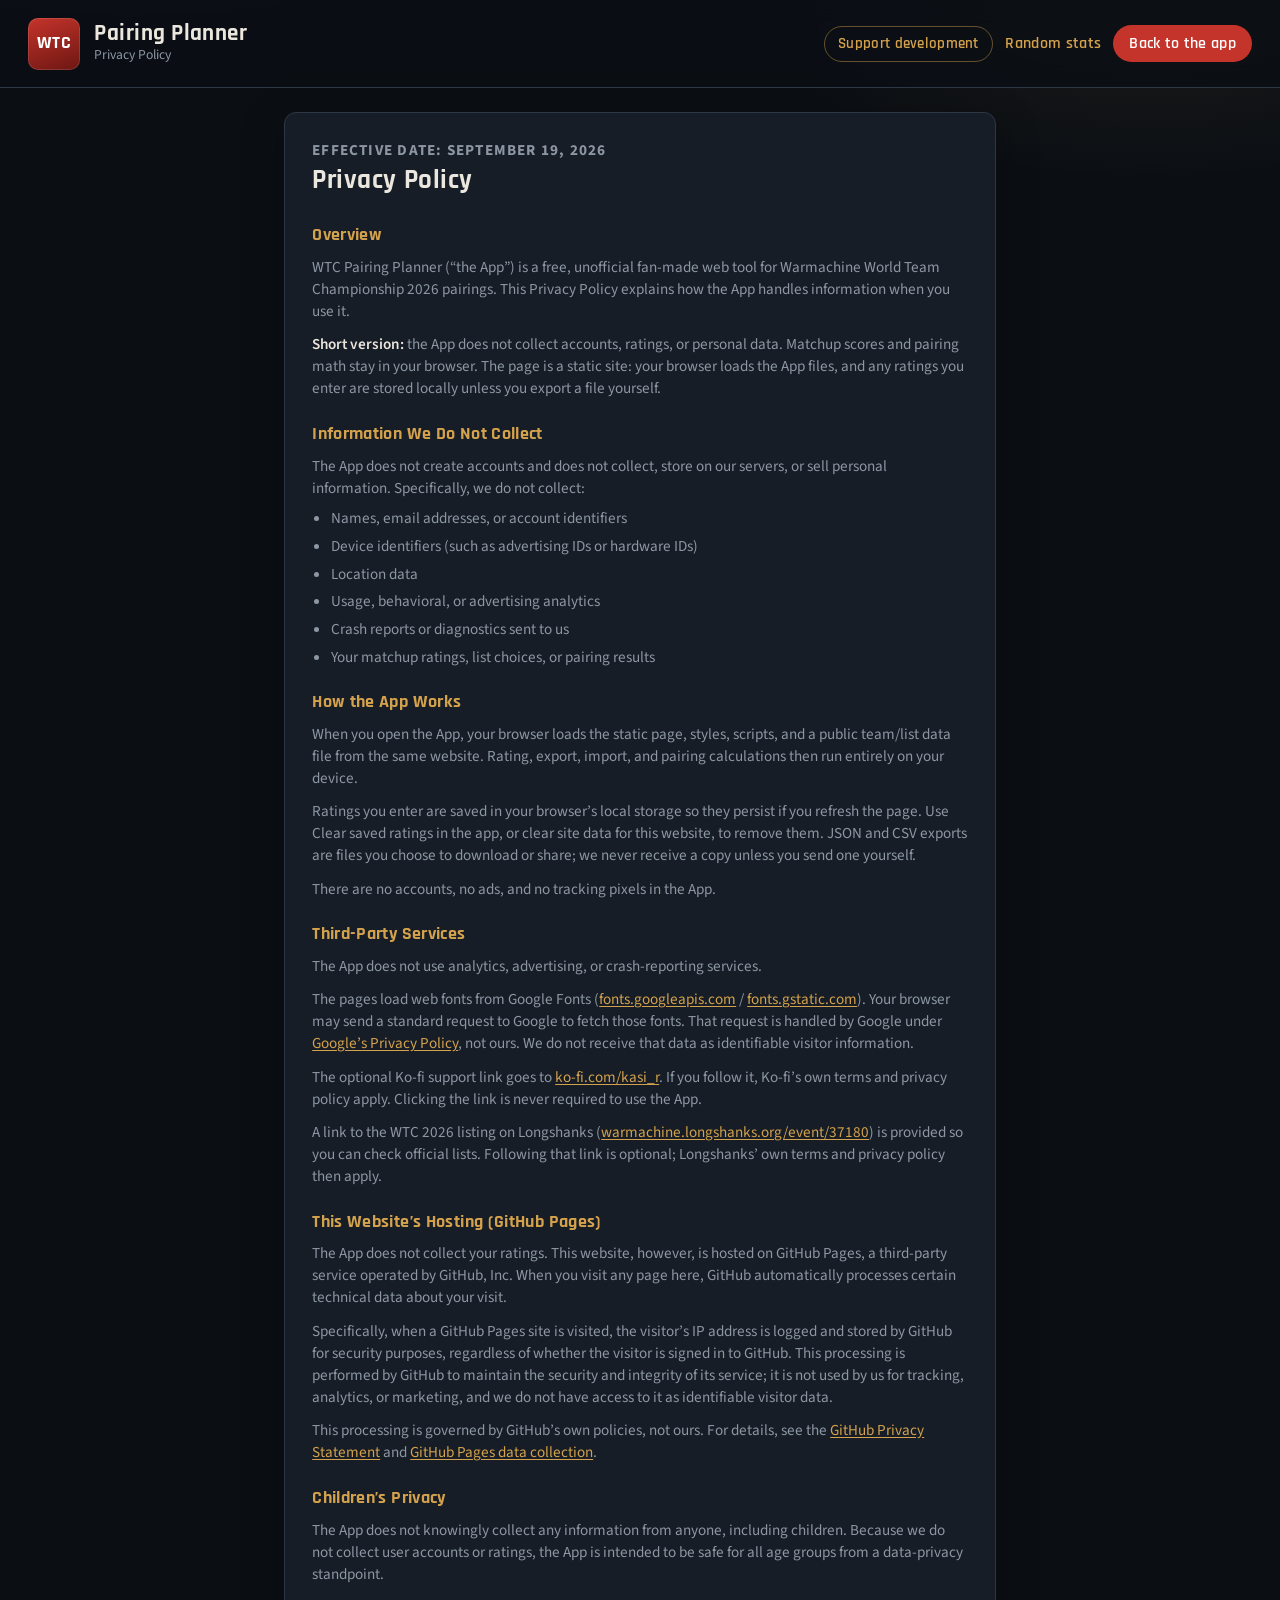
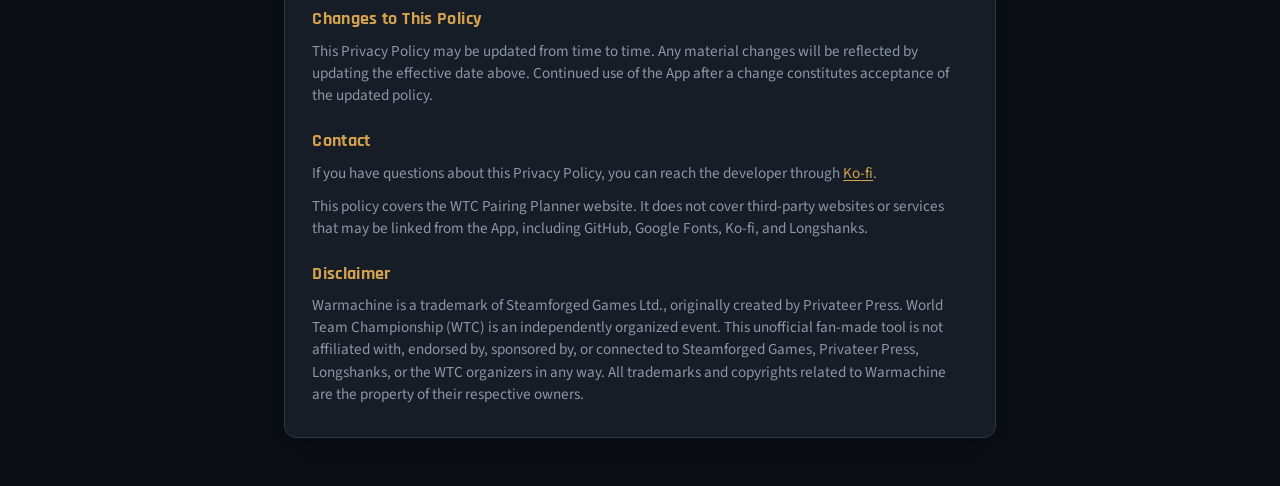
==== privacy.html @ 4e996378 "Replace the stay-on-page warning with a local-storage note and a clear button. Co-authored-by: Curso" ====
<!DOCTYPE html>
<html lang="en">
<head>
  <meta charset="UTF-8">
  <meta name="viewport" content="width=device-width, initial-scale=1.0">
  <title>Privacy Policy — WTC Pairing Planner</title>
  <link rel="preconnect" href="https://fonts.googleapis.com">
  <link rel="preconnect" href="https://fonts.gstatic.com" crossorigin>
  <link href="https://fonts.googleapis.com/css2?family=Rajdhani:wght@500;600;700&family=Source+Sans+3:wght@400;500;600;700&display=swap" rel="stylesheet">
  <link rel="stylesheet" href="static/style.css?v=21">
</head>
<body class="legal-page">
  <header class="topbar">
    <a class="brand" href="index.html">
      <span class="brand-mark">WTC</span>
      <div>
        <h1>Pairing Planner</h1>
        <p>Privacy Policy</p>
      </div>
    </a>
    <div class="topbar-end">
      <a class="support-btn" href="https://ko-fi.com/kasi_r" target="_blank" rel="noopener noreferrer">Support development</a>
      <a class="nav-link" href="stats.html">Random stats</a>
      <a class="tab" href="index.html">Back to the app</a>
    </div>
  </header>

  <main class="legal-main">
    <article class="legal-article">
      <p class="eyebrow">Effective date: September 19, 2026</p>
      <h2>Privacy Policy</h2>

      <h3>Overview</h3>
      <p>WTC Pairing Planner (“the App”) is a free, unofficial fan-made web tool for Warmachine World Team Championship 2026 pairings. This Privacy Policy explains how the App handles information when you use it.</p>
      <p><strong>Short version:</strong> the App does not collect accounts, ratings, or personal data. Matchup scores and pairing math stay in your browser. The page is a static site: your browser loads the App files, and any ratings you enter are stored locally unless you export a file yourself.</p>

      <h3>Information We Do Not Collect</h3>
      <p>The App does not create accounts and does not collect, store on our servers, or sell personal information. Specifically, we do not collect:</p>
      <ul>
        <li>Names, email addresses, or account identifiers</li>
        <li>Device identifiers (such as advertising IDs or hardware IDs)</li>
        <li>Location data</li>
        <li>Usage, behavioral, or advertising analytics</li>
        <li>Crash reports or diagnostics sent to us</li>
        <li>Your matchup ratings, list choices, or pairing results</li>
      </ul>

      <h3>How the App Works</h3>
      <p>When you open the App, your browser loads the static page, styles, scripts, and a public team/list data file from the same website. Rating, export, import, and pairing calculations then run entirely on your device.</p>
      <p>Ratings you enter are saved in your browser’s local storage so they persist if you refresh the page. Use Clear saved ratings in the app, or clear site data for this website, to remove them. JSON and CSV exports are files you choose to download or share; we never receive a copy unless you send one yourself.</p>
      <p>There are no accounts, no ads, and no tracking pixels in the App.</p>

      <h3>Third-Party Services</h3>
      <p>The App does not use analytics, advertising, or crash-reporting services.</p>
      <p>The pages load web fonts from Google Fonts (<a href="https://fonts.googleapis.com" rel="noopener noreferrer">fonts.googleapis.com</a> / <a href="https://fonts.gstatic.com" rel="noopener noreferrer">fonts.gstatic.com</a>). Your browser may send a standard request to Google to fetch those fonts. That request is handled by Google under <a href="https://policies.google.com/privacy" target="_blank" rel="noopener noreferrer">Google’s Privacy Policy</a>, not ours. We do not receive that data as identifiable visitor information.</p>
      <p>The optional Ko-fi support link goes to <a href="https://ko-fi.com/kasi_r" target="_blank" rel="noopener noreferrer">ko-fi.com/kasi_r</a>. If you follow it, Ko-fi’s own terms and privacy policy apply. Clicking the link is never required to use the App.</p>
      <p>A link to the WTC 2026 listing on Longshanks (<a href="https://warmachine.longshanks.org/event/37180/" target="_blank" rel="noopener noreferrer">warmachine.longshanks.org/event/37180</a>) is provided so you can check official lists. Following that link is optional; Longshanks’ own terms and privacy policy then apply.</p>

      <h3>This Website’s Hosting (GitHub Pages)</h3>
      <p>The App does not collect your ratings. This website, however, is hosted on GitHub Pages, a third-party service operated by GitHub, Inc. When you visit any page here, GitHub automatically processes certain technical data about your visit.</p>
      <p>Specifically, when a GitHub Pages site is visited, the visitor’s IP address is logged and stored by GitHub for security purposes, regardless of whether the visitor is signed in to GitHub. This processing is performed by GitHub to maintain the security and integrity of its service; it is not used by us for tracking, analytics, or marketing, and we do not have access to it as identifiable visitor data.</p>
      <p>This processing is governed by GitHub’s own policies, not ours. For details, see the <a href="https://docs.github.com/en/site-policy/privacy-policies/github-general-privacy-statement" target="_blank" rel="noopener noreferrer">GitHub Privacy Statement</a> and <a href="https://docs.github.com/en/pages/getting-started-with-github-pages/about-github-pages#data-collection" target="_blank" rel="noopener noreferrer">GitHub Pages data collection</a>.</p>

      <h3>Children’s Privacy</h3>
      <p>The App does not knowingly collect any information from anyone, including children. Because we do not collect user accounts or ratings, the App is intended to be safe for all age groups from a data-privacy standpoint.</p>

      <h3>Changes to This Policy</h3>
      <p>This Privacy Policy may be updated from time to time. Any material changes will be reflected by updating the effective date above. Continued use of the App after a change constitutes acceptance of the updated policy.</p>

      <h3>Contact</h3>
      <p>If you have questions about this Privacy Policy, you can reach the developer through <a href="https://ko-fi.com/kasi_r" target="_blank" rel="noopener noreferrer">Ko-fi</a>.</p>
      <p>This policy covers the WTC Pairing Planner website. It does not cover third-party websites or services that may be linked from the App, including GitHub, Google Fonts, Ko-fi, and Longshanks.</p>

      <h3>Disclaimer</h3>
      <p>Warmachine is a trademark of Steamforged Games Ltd., originally created by Privateer Press. World Team Championship (WTC) is an independently organized event. This unofficial fan-made tool is not affiliated with, endorsed by, sponsored by, or connected to Steamforged Games, Privateer Press, Longshanks, or the WTC organizers in any way. All trademarks and copyrights related to Warmachine are the property of their respective owners.</p>
    </article>
  </main>
</body>
</html>
---- static/style.css ----
:root {
  --bg: #0b0f14;
  --bg-2: #10161d;
  --surface: #161d26;
  --surface-2: #1d2631;
  --line: #2c3846;
  --text: #ece7de;
  --muted: #8d97a4;
  --crimson: #c5342b;
  --brass: #d4a24c;
  --good: #3ea36d;
  --mid: #c9a227;
  --focus: #4ea3d9;
  --radius: 12px;
  --shadow: 0 12px 40px rgba(0, 0, 0, 0.35);
}

* { box-sizing: border-box; margin: 0; padding: 0; }

html, body { min-height: 100%; }

body {
  font-family: "Source Sans 3", "Segoe UI", system-ui, sans-serif;
  background:
    radial-gradient(1200px 500px at 10% -10%, rgba(197, 52, 43, 0.16), transparent 50%),
    radial-gradient(900px 400px at 90% 0%, rgba(212, 162, 76, 0.08), transparent 45%),
    var(--bg);
  color: var(--text);
  line-height: 1.45;
}

h1, h2, h3, .brand-mark, .tab, .pill, .score-num {
  font-family: Rajdhani, "Segoe UI", sans-serif;
  letter-spacing: 0.02em;
}

.topbar {
  display: flex;
  justify-content: space-between;
  align-items: center;
  gap: 1.5rem;
  padding: 1.1rem 1.75rem;
  border-bottom: 1px solid var(--line);
  background: rgba(11, 15, 20, 0.85);
  backdrop-filter: blur(12px);
  position: sticky;
  top: 0;
  z-index: 20;
}

.brand { display: flex; align-items: center; gap: 0.9rem; }

.brand-mark {
  display: grid;
  place-items: center;
  width: 52px;
  height: 52px;
  border-radius: 10px;
  background: linear-gradient(160deg, var(--crimson), #6d1612);
  color: #fff;
  font-weight: 700;
  font-size: 1.15rem;
  box-shadow: inset 0 0 0 1px rgba(255, 255, 255, 0.12);
}

.brand h1 { font-size: 1.45rem; line-height: 1; }
.brand p { color: var(--muted); font-size: 0.85rem; }

.topbar-end {
  display: flex;
  align-items: center;
  gap: 0.75rem;
  flex-wrap: wrap;
  justify-content: flex-end;
}

.tabs {
  display: flex;
  gap: 0.4rem;
  padding: 0.25rem;
  background: var(--surface);
  border-radius: 999px;
  border: 1px solid var(--line);
}

.support-btn {
  display: inline-flex;
  align-items: center;
  padding: 0.4rem 0.85rem;
  border: 1px solid rgba(212, 162, 76, 0.45);
  border-radius: 999px;
  color: var(--brass);
  text-decoration: none;
  font-family: Rajdhani, "Segoe UI", sans-serif;
  font-size: 0.92rem;
  font-weight: 600;
  letter-spacing: 0.02em;
  background: transparent;
}

.support-btn:hover {
  border-color: var(--brass);
  background: rgba(212, 162, 76, 0.1);
  color: #e8c06a;
}

.tab {
  border: 0;
  background: transparent;
  color: var(--muted);
  padding: 0.45rem 1rem;
  border-radius: 999px;
  font-size: 1rem;
  font-weight: 600;
  cursor: pointer;
}

.tab.active {
  background: var(--crimson);
  color: #fff;
}

main { padding: 1.25rem 1.5rem 1.25rem; max-width: 1400px; margin: 0 auto; }

.about-footer {
  max-width: 720px;
  margin: 0 auto;
  padding: 0.25rem 1.5rem 2.25rem;
  color: var(--muted);
  font-size: 0.84rem;
  line-height: 1.5;
}

.about-footer p + p { margin-top: 0.65rem; }

.about-footer strong { color: var(--text); font-weight: 600; }

.about-footer a {
  color: var(--brass);
  text-decoration: underline;
  text-underline-offset: 2px;
}

.about-footer a:hover { color: #e8c06a; }

.about-footer details { margin-top: 0.85rem; }

.about-footer summary {
  cursor: pointer;
  color: var(--text);
  font-weight: 600;
}

.about-footer details p { margin-top: 0.55rem; }

.brand[href] { text-decoration: none; color: inherit; }

.legal-page .topbar { position: sticky; }

.legal-main {
  max-width: 760px;
  margin: 0 auto;
  padding: 1.5rem 1.5rem 3rem;
}

.legal-article {
  background: var(--surface);
  border: 1px solid var(--line);
  border-radius: var(--radius);
  box-shadow: var(--shadow);
  padding: 1.6rem 1.7rem 2rem;
}

.legal-article h2 {
  font-size: 1.7rem;
  margin-bottom: 1rem;
}

.legal-article h3 {
  font-size: 1.15rem;
  margin: 1.35rem 0 0.45rem;
  color: var(--brass);
}

.legal-article p, .legal-article li {
  color: var(--muted);
  font-size: 0.95rem;
}

.legal-article p + p { margin-top: 0.7rem; }

.legal-article ul {
  margin: 0.55rem 0 0 1.2rem;
  display: grid;
  gap: 0.35rem;
}

.legal-article a {
  color: var(--brass);
  text-underline-offset: 2px;
}

.legal-article a:hover { color: #e8c06a; }

.legal-article strong { color: var(--text); font-weight: 600; }

.legal-page .tab,
.stats-page .tab {
  display: inline-block;
  text-decoration: none;
  background: var(--crimson);
  color: #fff;
}

.tab-panel[hidden] { display: none !important; }

#tab-rate {
  display: grid;
  grid-template-columns: 300px minmax(0, 1fr);
  gap: 1.25rem;
}

.sidebar, .workspace, .pair-setup, .pair-card, .empty-state {
  background: var(--surface);
  border: 1px solid var(--line);
  border-radius: var(--radius);
  box-shadow: var(--shadow);
}

.sidebar {
  padding: 1.1rem;
  display: flex;
  flex-direction: column;
  gap: 0.85rem;
  height: fit-content;
  position: sticky;
  top: 92px;
}

.field {
  display: flex;
  flex-direction: column;
  gap: 0.3rem;
  font-size: 0.8rem;
  color: var(--muted);
  font-weight: 600;
  text-transform: uppercase;
  letter-spacing: 0.04em;
}

select, input[type="search"] {
  appearance: none;
  width: 100%;
  border: 1px solid var(--line);
  background: var(--bg-2);
  color: var(--text);
  border-radius: 8px;
  padding: 0.55rem 0.7rem;
  font: inherit;
  text-transform: none;
  letter-spacing: 0;
  font-weight: 500;
}

select:focus, input:focus, .score-btn:focus-visible, .btn:focus-visible, .team-item:focus-visible {
  outline: 2px solid var(--focus);
  outline-offset: 2px;
}

.progress-card { background: var(--surface-2); border-radius: 10px; padding: 0.8rem; }
.progress-head { display: flex; justify-content: space-between; font-size: 0.85rem; margin-bottom: 0.45rem; }
.progress-bar { height: 8px; background: var(--bg); border-radius: 99px; overflow: hidden; }
#rate-progress-fill {
  height: 100%;
  width: 0;
  background: linear-gradient(90deg, var(--crimson), var(--brass));
  transition: width 0.25s;
}

.hint { color: var(--muted); font-size: 0.85rem; font-weight: 400; text-transform: none; letter-spacing: 0; }
.hint kbd {
  display: inline-block;
  border: 1px solid var(--line);
  background: var(--bg);
  border-radius: 4px;
  padding: 0 0.3rem;
  font-size: 0.75rem;
}

.team-list {
  max-height: 42vh;
  overflow: auto;
  display: flex;
  flex-direction: column;
  gap: 0.3rem;
  padding-right: 0.2rem;
}

.team-item {
  display: flex;
  justify-content: space-between;
  align-items: center;
  gap: 0.5rem;
  width: 100%;
  text-align: left;
  border: 1px solid transparent;
  background: var(--bg-2);
  color: var(--text);
  border-radius: 8px;
  padding: 0.5rem 0.6rem;
  cursor: pointer;
  font: inherit;
}

.team-item:hover { border-color: var(--line); }
.team-item.active { border-color: var(--crimson); background: #2a1615; }
.team-item .name { font-weight: 600; font-size: 0.92rem; }
.team-item .meta { color: var(--muted); font-size: 0.75rem; }
.team-item.done { box-shadow: inset 3px 0 0 var(--good); }
.team-item.partial { box-shadow: inset 3px 0 0 var(--mid); }

.sidebar-actions { display: flex; flex-direction: column; gap: 0.45rem; }

.btn {
  border: 1px solid transparent;
  border-radius: 8px;
  padding: 0.6rem 0.9rem;
  font: inherit;
  font-weight: 600;
  cursor: pointer;
  text-align: center;
}

.btn:disabled { opacity: 0.4; cursor: not-allowed; }
.btn.primary { background: var(--crimson); color: #fff; }
.btn.primary:hover:not(:disabled) { background: #d44339; }
.btn.ghost { background: transparent; border-color: var(--line); color: var(--text); }
.btn.ghost:hover:not(:disabled) { background: var(--surface-2); }
.file-btn { display: block; cursor: pointer; }

.link-btn {
  background: none;
  border: 0;
  color: var(--brass);
  font: inherit;
  cursor: pointer;
  text-decoration: underline;
}

.workspace { min-height: 70vh; padding: 1.25rem; }

.empty-state {
  padding: 3rem 2rem;
  text-align: center;
  border: 0;
  box-shadow: none;
  background: transparent;
}
.empty-state h2 { font-size: 2rem; margin-bottom: 0.6rem; }
.empty-state p { color: var(--muted); max-width: 520px; margin: 0 auto; }
.rate-warn {
  display: flex;
  flex-direction: column;
  align-items: flex-start;
  gap: 0.65rem;
  margin-top: 0.9rem;
  padding: 0.65rem 0.8rem;
  border: 1px solid rgba(212, 162, 76, 0.55);
  background: #2c2612;
  color: var(--text);
  border-radius: 8px;
  font-size: 0.9rem;
  line-height: 1.35;
  max-width: 34rem;
}
.rate-warn p { margin: 0; color: inherit; max-width: none; }
.empty-state .rate-warn {
  align-items: center;
  margin-left: auto;
  margin-right: auto;
  color: var(--text);
  text-align: center;
}
.empty-state .rate-warn p { color: inherit; max-width: none; }
.board-head .rate-warn { margin-top: 0.7rem; }

.board-head {
  display: flex;
  justify-content: space-between;
  gap: 1rem;
  align-items: flex-start;
  margin-bottom: 1.1rem;
  flex-wrap: wrap;
}

.eyebrow {
  color: var(--brass);
  text-transform: uppercase;
  font-size: 0.75rem;
  font-weight: 700;
  letter-spacing: 0.08em;
}
.board-head h2 { font-size: 2rem; line-height: 1; }
.board-nav { display: flex; align-items: center; gap: 0.5rem; }

.pill {
  min-width: 4.5rem;
  text-align: center;
  padding: 0.35rem 0.6rem;
  border-radius: 99px;
  background: var(--surface-2);
  border: 1px solid var(--line);
  font-weight: 700;
}

.player-rows { display: flex; flex-direction: column; gap: 0.7rem; }

.player-row {
  display: grid;
  grid-template-columns: minmax(180px, 1.2fr) auto;
  gap: 0.8rem;
  align-items: start;
  padding: 0.85rem 1rem;
  background: var(--bg-2);
  border: 1px solid var(--line);
  border-radius: 10px;
}

.player-row.focused { border-color: var(--focus); box-shadow: 0 0 0 1px var(--focus); }
.player-name { font-weight: 700; font-size: 1.05rem; }
.faction-row { display: flex; gap: 0.4rem; flex-wrap: wrap; margin-top: 0.2rem; }
.list-summary { color: var(--muted); font-size: 0.82rem; margin-top: 0.35rem; }
.list-actions { margin-top: 0.5rem; }

.rate-side { display: flex; flex-direction: column; align-items: flex-end; gap: 0.45rem; }
.matchup-list { width: min(100%, 280px); }
.matchup-list span { color: var(--brass); }

.chip {
  display: inline-flex;
  align-items: center;
  border-radius: 99px;
  padding: 0.1rem 0.5rem;
  font-size: 0.75rem;
  font-weight: 600;
  background: var(--surface-2);
  color: var(--muted);
}
.chip.army { color: #f1d8a8; background: #2b2416; }

.scores { display: flex; flex-wrap: wrap; gap: 0.3rem; }

.score-btn {
  width: 36px;
  height: 36px;
  border-radius: 8px;
  border: 1px solid var(--line);
  background: var(--surface);
  color: var(--muted);
  font-weight: 700;
  cursor: pointer;
}

.score-btn:hover { border-color: var(--brass); color: var(--text); }
.score-btn.selected { color: #0b0f14; border-color: transparent; }
.score-btn.s1 { background: #8b1e1a; }
.score-btn.s2 { background: #d3541f; }
.score-btn.s3 { background: #c9a227; }
.score-btn.s4 { background: #6aaa3d; }
.score-btn.s5 { background: #3ea36d; }

#tab-pair { display: flex; flex-direction: column; gap: 1.1rem; }

.pair-setup { padding: 1.25rem; display: flex; flex-direction: column; gap: 1rem; }
.pair-setup h2 { font-size: 1.7rem; }

.example-banner {
  display: flex;
  justify-content: space-between;
  align-items: center;
  gap: 0.75rem;
  padding: 0.4rem 0.7rem;
  border: 1px dashed var(--brass);
  border-radius: 8px;
  background: #2c2612;
}
.example-banner p {
  margin: 0;
  color: var(--muted);
  font-size: 0.82rem;
  line-height: 1.35;
}
.example-banner .eyebrow {
  display: inline;
  margin: 0 0.45rem 0 0;
  color: var(--brass);
}

.btn.compact {
  padding: 0.22rem 0.55rem;
  font-size: 0.78rem;
  border-radius: 6px;
  white-space: nowrap;
  flex-shrink: 0;
}

.drop-zone {
  border: 2px dashed var(--line);
  border-radius: 10px;
  padding: 1.6rem;
  text-align: center;
  color: var(--muted);
}
.drop-zone.dragover { border-color: var(--brass); background: #241d12; }

.import-chips { display: flex; flex-wrap: wrap; gap: 0.45rem; min-height: 1.5rem; flex: 1; }

.import-row {
  display: flex;
  align-items: center;
  justify-content: space-between;
  gap: 0.75rem;
  flex-wrap: wrap;
}

.import-chip {
  display: flex;
  align-items: center;
  gap: 0.45rem;
  background: var(--surface-2);
  border: 1px solid var(--line);
  border-radius: 99px;
  padding: 0.3rem 0.7rem;
  font-size: 0.85rem;
}
.import-chip button {
  border: 0;
  background: none;
  color: var(--muted);
  cursor: pointer;
  font-size: 1rem;
}

.pair-controls { display: flex; flex-wrap: wrap; align-items: end; gap: 1rem; }

.mode-field {
  border: 1px solid var(--line);
  border-radius: 10px;
  padding: 0.55rem 0.8rem;
  display: flex;
  flex-wrap: wrap;
  gap: 0.45rem 1rem;
}
.mode-field legend { padding: 0 0.3rem; color: var(--muted); font-size: 0.75rem; }

.pair-results { display: flex; flex-direction: column; gap: 0.8rem; }
.pair-results[hidden] { display: none !important; }

.pair-summary {
  display: grid;
  grid-template-columns: repeat(auto-fit, minmax(160px, 1fr));
  gap: 0.7rem;
}

.stat {
  background: var(--surface);
  border: 1px solid var(--line);
  border-radius: 10px;
  padding: 0.8rem 1rem;
}
.stat span { color: var(--muted); font-size: 0.8rem; display: block; }
.stat strong { font-size: 1.4rem; font-family: Rajdhani, sans-serif; }

.pair-toolbar {
  display: flex;
  justify-content: space-between;
  align-items: center;
  gap: 0.8rem;
  flex-wrap: wrap;
}
.pair-toolbar input { max-width: 280px; }

.pair-reports {
  background: var(--surface);
  border: 1px dashed var(--brass);
  border-radius: var(--radius);
  padding: 0.85rem 1.1rem;
}
.pair-reports > summary {
  cursor: pointer;
  list-style: none;
  display: flex;
  align-items: center;
  gap: 0.85rem;
}
.pair-reports > summary::-webkit-details-marker { display: none; }
.pair-reports > summary:hover { color: var(--text); }
.reports-chevron {
  width: 0.55rem;
  height: 0.55rem;
  flex: 0 0 auto;
  border-right: 2px solid var(--brass);
  border-bottom: 2px solid var(--brass);
  transform: rotate(-45deg);
  transition: transform 0.15s ease;
  margin-left: 0.15rem;
}
.pair-reports[open] .reports-chevron { transform: rotate(45deg); }
.reports-copy {
  display: flex;
  flex-direction: column;
  gap: 0.12rem;
  min-width: 0;
}
.pair-reports > summary strong {
  font-size: 1.25rem;
  font-family: Rajdhani, sans-serif;
}
.reports-action {
  margin-left: auto;
  flex: 0 0 auto;
  color: var(--brass);
  font-size: 0.82rem;
  font-weight: 700;
  letter-spacing: 0.04em;
  text-transform: uppercase;
}
.reports-action::after { content: "Show"; }
.pair-reports[open] .reports-action::after { content: "Hide"; }
.pair-reports-body {
  display: flex;
  flex-direction: column;
  gap: 1.05rem;
  margin-top: 0.95rem;
  padding-top: 0.9rem;
  border-top: 1px solid var(--line);
}
.report-block h4 {
  color: var(--muted);
  font-size: 0.75rem;
  letter-spacing: 0.06em;
  text-transform: uppercase;
  margin-bottom: 0.45rem;
}
.band-row {
  display: grid;
  grid-template-columns: repeat(3, minmax(0, 1fr));
  gap: 0.6rem;
}
.band {
  border: 1px solid var(--line);
  border-radius: 10px;
  padding: 0.7rem 0.85rem;
}
.band span, .band em {
  display: block;
  color: var(--muted);
  font-size: 0.78rem;
  font-style: normal;
}
.band strong {
  display: block;
  font-size: 1.7rem;
  line-height: 1.1;
  margin: 0.15rem 0 0.2rem;
}
.band.hard { background: #2c1413; }
.band.even { background: #2c2612; }
.band.good { background: #13261b; }
.report-table {
  width: 100%;
  border-collapse: collapse;
  font-size: 0.88rem;
}
.report-table th,
.report-table td {
  text-align: left;
  padding: 0.42rem 0.5rem;
  border-bottom: 1px solid var(--line);
  vertical-align: top;
}
.report-table th {
  color: var(--muted);
  font-size: 0.72rem;
  letter-spacing: 0.04em;
  text-transform: uppercase;
  font-weight: 700;
}
.report-table .num {
  text-align: right;
  font-variant-numeric: tabular-nums;
  white-space: nowrap;
}
.report-table .warn { color: #f07a72; font-weight: 700; }
.army-tip {
  position: relative;
  display: inline-block;
  cursor: default;
}
.army-tip-preview { border-bottom: 1px dotted var(--brass); }
.army-tip-pop {
  display: none;
  position: absolute;
  right: 0;
  bottom: calc(100% + 8px);
  min-width: 260px;
  z-index: 40;
  background: var(--surface-2);
  border: 1px solid var(--brass);
  border-radius: 8px;
  padding: 0.5rem 0.65rem;
  box-shadow: var(--shadow);
}
.army-tip:hover .army-tip-pop,
.army-tip:focus-within .army-tip-pop { display: block; }
.army-tip-pop ol {
  list-style: none;
  display: flex;
  flex-direction: column;
  gap: 0.28rem;
}
.army-tip-pop li {
  display: grid;
  grid-template-columns: 1fr auto auto;
  gap: 0.55rem;
  align-items: baseline;
}
.army-tip-pop strong { font-variant-numeric: tabular-nums; color: var(--brass); }
.army-tip-pop em { color: var(--muted); font-style: normal; font-size: 0.78rem; }

#tab-pair.live-focus .example-banner,
#tab-pair.live-focus .pair-setup > div:nth-of-type(2),
#tab-pair.live-focus .drop-zone,
#tab-pair.live-focus .import-row {
  display: none;
}

.pair-card { padding: 1rem 1.1rem; }
.pair-card-head {
  display: flex;
  justify-content: space-between;
  gap: 1rem;
  align-items: flex-start;
  margin-bottom: 0.85rem;
}
.pair-card-actions {
  display: flex;
  flex-direction: row;
  align-items: center;
  justify-content: flex-end;
  gap: 0.75rem;
  flex-wrap: wrap;
}
.btn.live-btn {
  background: var(--brass);
  color: #0b0f14;
  border-color: transparent;
  padding: 0.42rem 0.9rem;
  font-size: 0.92rem;
  font-weight: 700;
  letter-spacing: 0.02em;
  white-space: nowrap;
}
.btn.live-btn:hover:not(:disabled) {
  background: #e4b45c;
}

.live-board {
  background: var(--surface);
  border: 1px solid var(--line);
  border-radius: var(--radius);
  box-shadow: var(--shadow);
  padding: 1.1rem 1.2rem 1.3rem;
}
.live-bar {
  display: flex;
  flex-wrap: wrap;
  align-items: center;
  gap: 0.8rem 1rem;
  margin-bottom: 0.75rem;
  scroll-margin-top: 8rem;
}
.live-title { flex: 1; min-width: 12rem; }
.live-title h2 { font-size: 1.7rem; }
.live-matrix-wrap { overflow-x: auto; margin: 0.9rem 0 1.1rem; }
.matrix-live { font-size: 0.88rem; margin-top: 0; }
.matrix-live th, .matrix-live td {
  padding: 0.65rem 0.4rem;
  min-width: 5.4rem;
}
.matrix-live td { cursor: pointer; }
.matrix-live td span {
  display: block;
  margin-top: 0.15rem;
  font-size: 0.62rem;
  letter-spacing: 0.08em;
  color: #f3d48a;
}
.matrix-live td.lock {
  outline: 2px solid #f3d48a;
  outline-offset: -2px;
  box-shadow: inset 0 0 0 1px #0b0f14;
}
.matrix-live td.blocked { cursor: not-allowed; opacity: 0.45; }
.matrix-live td:hover:not(.blocked) { filter: brightness(1.12); }
.pairing-row.is-locked { background: #241d12; margin: 0 -0.4rem; padding-left: 0.4rem; padding-right: 0.4rem; }
.pair-card-head h3 { font-size: 1.35rem; }
.pair-score { font-size: 1.2rem; font-weight: 700; color: var(--brass); white-space: nowrap; }

.pairing-grid {
  display: grid;
  grid-template-columns: minmax(0, 1fr) minmax(0, 1.15fr) 4.75rem;
  column-gap: 1.25rem;
  align-items: start;
}
.pairing-head {
  color: var(--muted);
  font-size: 0.75rem;
  font-weight: 700;
  letter-spacing: 0.04em;
  text-transform: uppercase;
  padding: 0 0 0.4rem;
}
.pairing-head > div:last-child,
.pair-rating {
  text-align: right;
}
.pairing-row {
  padding: 0.55rem 0;
  border-top: 1px solid var(--line);
}
.pairing-grid .linkish {
  display: inline;
  text-align: left;
  overflow-wrap: anywhere;
}
.pair-opp-select {
  width: 100%;
  max-width: 24rem;
  background: var(--surface-2);
  color: var(--text);
  border: 1px solid var(--line);
  border-radius: 6px;
  padding: 0.28rem 0.45rem;
  font: inherit;
}
.pair-card.is-manual .matrix td[data-assign-opp] {
  cursor: pointer;
}
.pair-card.is-manual .matrix td[data-assign-opp]:hover {
  filter: brightness(1.12);
}
.pair-sub {
  color: var(--muted);
  font-size: 0.8rem;
  margin-top: 0.12rem;
  overflow-wrap: anywhere;
}
.pair-list { color: var(--brass); }
.score-num {
  font-weight: 700;
  font-size: 1.15rem;
  font-variant-numeric: tabular-nums;
}
.score-num.low { color: #f07a72; }
.score-num.mid { color: var(--brass); }
.score-num.high { color: #7ee0a6; }

.matrix { width: 100%; border-collapse: collapse; margin-top: 0.8rem; font-size: 0.78rem; }
.matrix th, .matrix td { border: 1px solid #0d1218; padding: 0.35rem 0.3rem; text-align: center; }
.matrix th { background: var(--surface-2); font-weight: 600; color: var(--text); }
.matrix td { font-weight: 700; font-variant-numeric: tabular-nums; }
.matrix td.heat-1 { background: #8b1e1a; color: #f7e7e5; }
.matrix td.heat-2 { background: #d3541f; color: #16110c; }
.matrix td.heat-3 { background: #c9a227; color: #16110c; }
.matrix td.heat-4 { background: #6aaa3d; color: #10150c; }
.matrix td.heat-5 { background: #3ea36d; color: #0c140f; }
.matrix td.pick {
  outline: 2px solid #f3d48a;
  outline-offset: -2px;
  box-shadow: inset 0 0 0 1px #0b0f14;
}

.toast {
  position: fixed;
  bottom: 1.2rem;
  right: 1.2rem;
  background: var(--surface-2);
  border: 1px solid var(--brass);
  color: var(--text);
  padding: 0.7rem 1rem;
  border-radius: 8px;
  z-index: 50;
  box-shadow: var(--shadow);
}

details.matrix-wrap { margin-top: 0.6rem; color: var(--muted); font-size: 0.85rem; }

.modal[hidden] { display: none; }
.modal {
  position: fixed;
  inset: 0;
  z-index: 80;
  display: flex;
  align-items: flex-start;
  justify-content: center;
  padding: 4vh 1rem 2rem;
}
.modal-backdrop {
  position: absolute;
  inset: 0;
  background: rgba(6, 8, 12, 0.78);
}
.modal-content {
  position: relative;
  width: min(1100px, 100%);
  max-height: 90vh;
  overflow: auto;
  background: var(--surface);
  border: 1px solid var(--line);
  border-radius: var(--radius);
  box-shadow: var(--shadow);
  padding: 1.25rem 1.35rem 1.5rem;
}
.modal-close {
  position: absolute;
  top: 0.7rem;
  right: 0.9rem;
  border: 0;
  background: none;
  color: var(--text);
  font-size: 1.6rem;
  cursor: pointer;
}
.lists-grid {
  display: grid;
  grid-template-columns: repeat(auto-fit, minmax(280px, 1fr));
  gap: 1rem;
  margin-top: 1rem;
}
.list-card {
  background: var(--bg-2);
  border: 1px solid var(--line);
  border-radius: 10px;
  padding: 0.9rem 1rem;
}
.list-card h3 { font-size: 1.2rem; margin-bottom: 0.15rem; }
.list-card .caster { color: var(--brass); font-weight: 700; margin-bottom: 0.7rem; }
.list-entry {
  display: grid;
  grid-template-columns: 2.2rem 1fr;
  gap: 0.35rem;
  font-size: 0.88rem;
  padding: 0.12rem 0;
}
.list-entry.attachment { color: var(--muted); padding-left: 0.6rem; grid-template-columns: 2.2rem 1fr; }
.list-entry .pts { color: var(--muted); font-variant-numeric: tabular-nums; }
.commands { margin-top: 0.7rem; padding-top: 0.55rem; border-top: 1px solid var(--line); }
.commands span { display: block; color: var(--muted); font-size: 0.8rem; }

.linkish {
  background: none;
  border: 0;
  color: var(--brass);
  font: inherit;
  cursor: pointer;
  text-decoration: underline;
  padding: 0;
}

.nav-link {
  color: var(--brass);
  text-decoration: none;
  font-family: Rajdhani, "Segoe UI", sans-serif;
  font-weight: 600;
  font-size: 1rem;
  letter-spacing: 0.02em;
}
.nav-link:hover { color: #e8c06a; text-decoration: underline; }

.stats-main {
  max-width: 1080px;
  margin: 0 auto;
  padding: 1.4rem 1.5rem 3rem;
  display: flex;
  flex-direction: column;
  gap: 1rem;
}
.stats-hero h2 { font-size: 2rem; line-height: 1.1; margin-bottom: 0.35rem; }
.stats-hero .hint { max-width: 46rem; margin-bottom: 1rem; }
.stats-card {
  background: var(--surface);
  border: 1px solid var(--line);
  border-radius: var(--radius);
  padding: 1.1rem 1.15rem 1.2rem;
}
.stats-card h3 { font-size: 1.35rem; margin-bottom: 0.25rem; }
.stats-card h3:not(:first-child) { margin-top: 1.4rem; }
.stats-card .field { max-width: 320px; margin: 0.7rem 0 0.85rem; }
.stats-split { margin-top: 1rem; }

.hbar {
  display: flex;
  flex-direction: column;
  gap: 0.38rem;
  margin-top: 0.7rem;
}
.hbar-row {
  display: grid;
  grid-template-columns: minmax(7.5rem, 16rem) minmax(0, 1fr) 4.6rem;
  gap: 0.55rem;
  align-items: center;
}
.hbar-label {
  font-size: 0.88rem;
  line-height: 1.2;
  overflow-wrap: anywhere;
}
.hbar-track {
  height: 0.7rem;
  background: var(--surface-2);
  border: 1px solid var(--line);
  border-radius: 99px;
  overflow: hidden;
}
.hbar-fill {
  height: 100%;
  background: linear-gradient(90deg, #8b1e1a, var(--brass));
  border-radius: 99px;
}
.hbar-val {
  text-align: right;
  font-variant-numeric: tabular-nums;
  font-weight: 700;
  font-size: 0.88rem;
}
.hbar-val span {
  display: block;
  color: var(--muted);
  font-weight: 500;
  font-size: 0.72rem;
}

@media (max-width: 900px) {
  .topbar { flex-direction: column; align-items: stretch; }
  #tab-rate { grid-template-columns: 1fr; }
  .sidebar { position: static; }
  .player-row { grid-template-columns: 1fr; }
  .rate-side { align-items: stretch; }
  .team-list { max-height: 220px; }
  .band-row { grid-template-columns: 1fr; }
  .hbar-row { grid-template-columns: 1fr auto; }
  .hbar-track { grid-column: 1 / -1; }
}
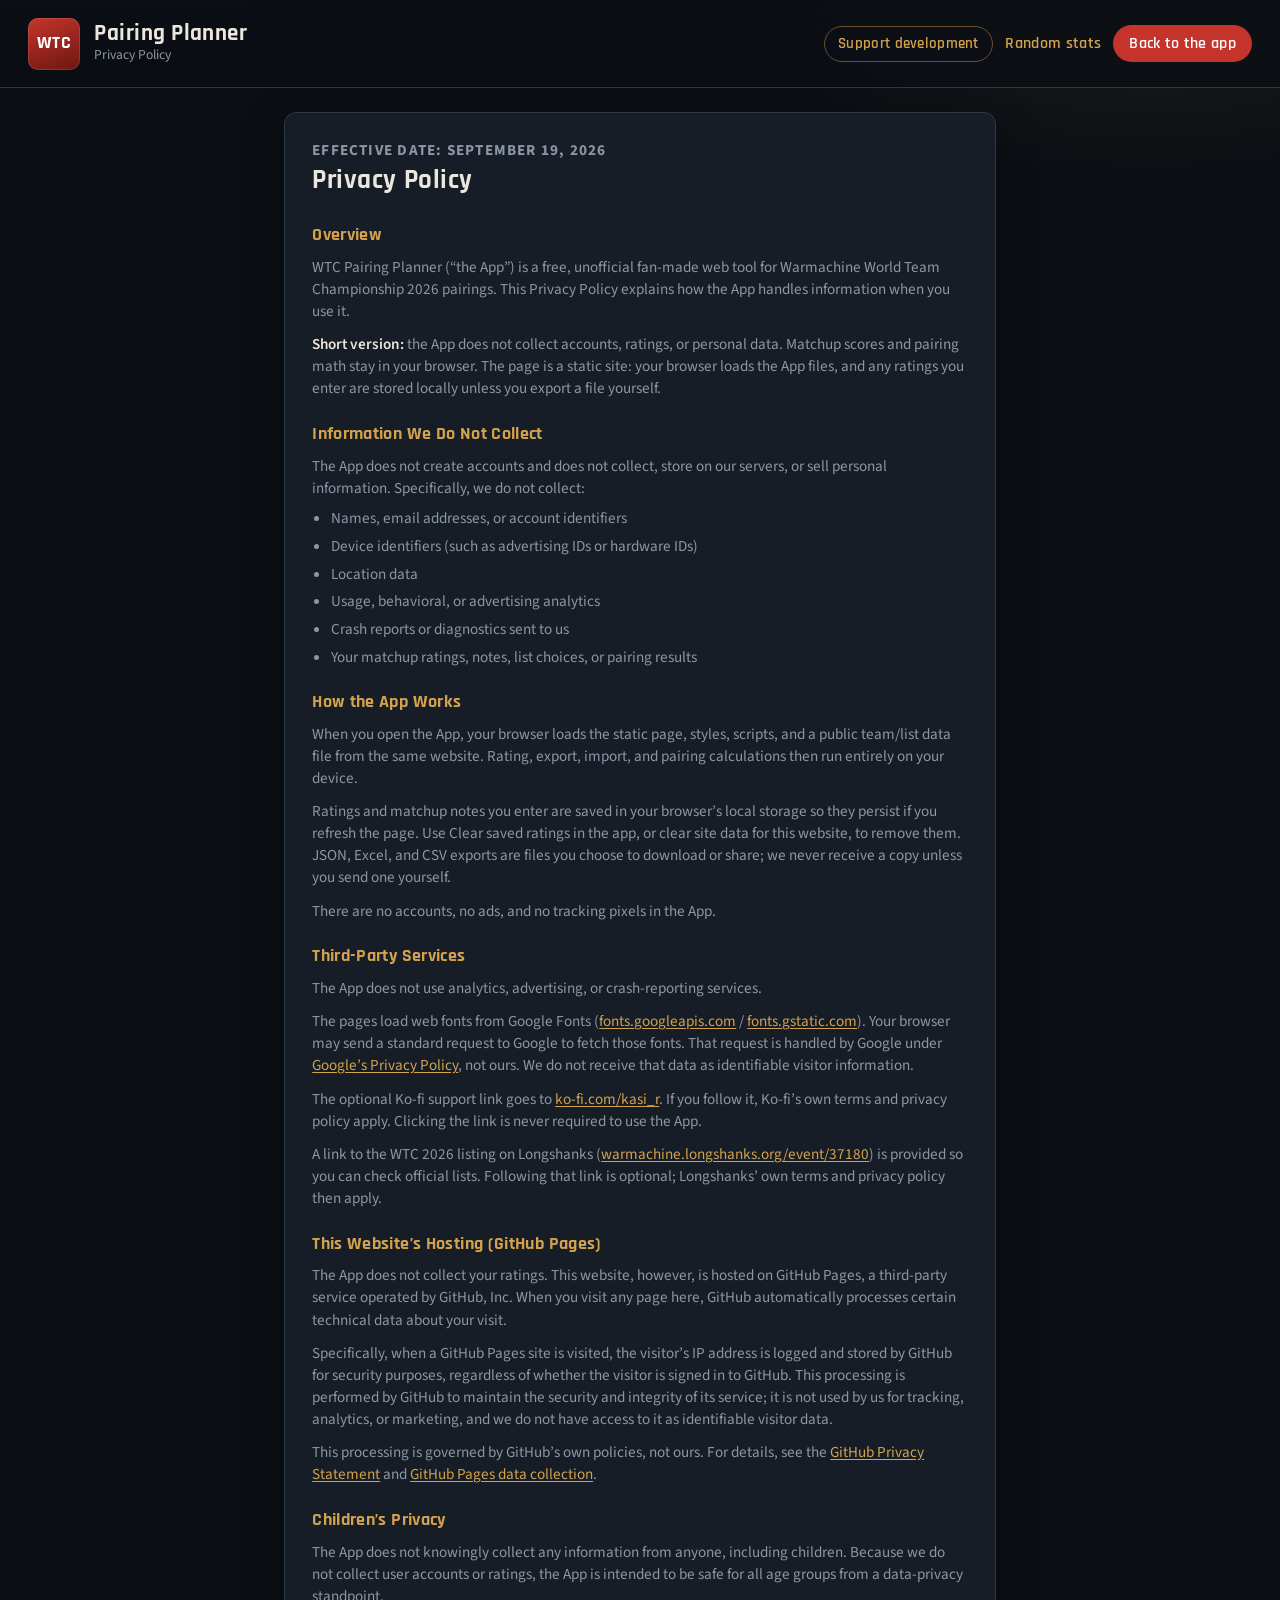
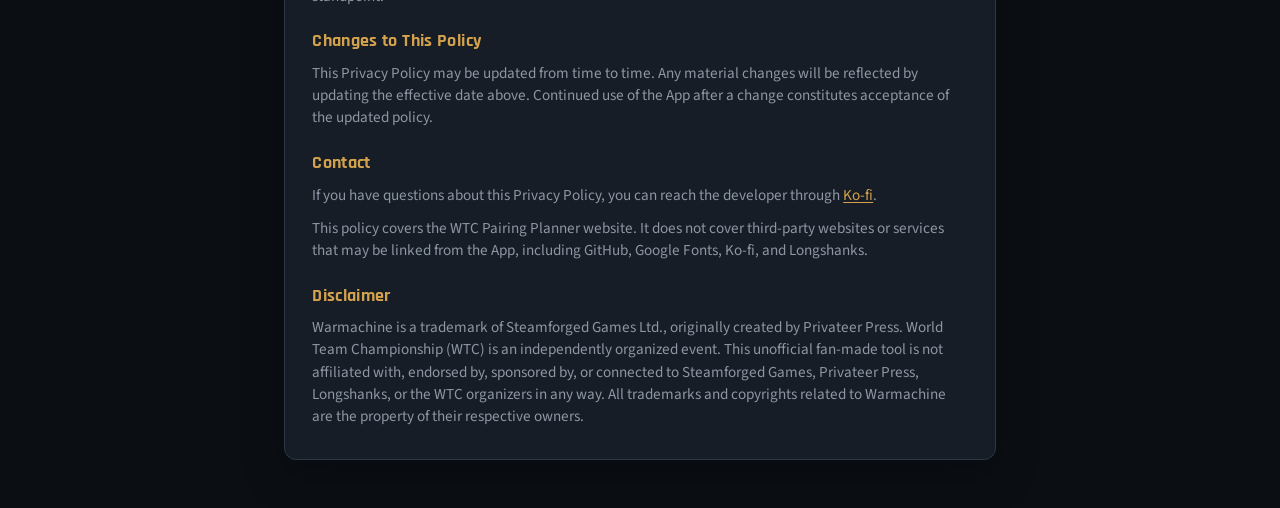
==== commit 0cee7ead: "Add matchup notes, pairing Notes boxes, and Excel ratings export. Co-authored-by: Cursor <cursoragen" ====
--- a/privacy.html
+++ b/privacy.html
@@ -42,12 +42,12 @@
         <li>Location data</li>
         <li>Usage, behavioral, or advertising analytics</li>
         <li>Crash reports or diagnostics sent to us</li>
-        <li>Your matchup ratings, list choices, or pairing results</li>
+        <li>Your matchup ratings, notes, list choices, or pairing results</li>
       </ul>
 
       <h3>How the App Works</h3>
       <p>When you open the App, your browser loads the static page, styles, scripts, and a public team/list data file from the same website. Rating, export, import, and pairing calculations then run entirely on your device.</p>
-      <p>Ratings you enter are saved in your browser’s local storage so they persist if you refresh the page. Use Clear saved ratings in the app, or clear site data for this website, to remove them. JSON and CSV exports are files you choose to download or share; we never receive a copy unless you send one yourself.</p>
+      <p>Ratings and matchup notes you enter are saved in your browser’s local storage so they persist if you refresh the page. Use Clear saved ratings in the app, or clear site data for this website, to remove them. JSON, Excel, and CSV exports are files you choose to download or share; we never receive a copy unless you send one yourself.</p>
       <p>There are no accounts, no ads, and no tracking pixels in the App.</p>
 
       <h3>Third-Party Services</h3>
--- a/static/style.css
+++ b/static/style.css
@@ -248,7 +248,7 @@
   letter-spacing: 0.04em;
 }
 
-select, input[type="search"] {
+select, input[type="search"], textarea {
   appearance: none;
   width: 100%;
   border: 1px solid var(--line);
@@ -262,6 +262,12 @@
   font-weight: 500;
 }
 
+textarea {
+  resize: vertical;
+  min-height: 2.6rem;
+  line-height: 1.4;
+}
+
 select:focus, input:focus, .score-btn:focus-visible, .btn:focus-visible, .team-item:focus-visible {
   outline: 2px solid var(--focus);
   outline-offset: 2px;
@@ -278,13 +284,52 @@
 }
 
 .hint { color: var(--muted); font-size: 0.85rem; font-weight: 400; text-transform: none; letter-spacing: 0; }
-.hint kbd {
-  display: inline-block;
-  border: 1px solid var(--line);
-  background: var(--bg);
-  border-radius: 4px;
-  padding: 0 0.3rem;
-  font-size: 0.75rem;
+.key-help {
+  display: flex;
+  flex-wrap: wrap;
+  align-items: center;
+  gap: 0.55rem 0.85rem;
+  margin-top: 0.7rem;
+}
+.key-help-label {
+  color: var(--brass);
+  font-family: Rajdhani, "Segoe UI", sans-serif;
+  font-size: 0.78rem;
+  font-weight: 700;
+  letter-spacing: 0.1em;
+  text-transform: uppercase;
+}
+.key-combo {
+  display: inline-flex;
+  align-items: center;
+  gap: 0.28rem;
+  color: var(--text);
+  font-size: 0.85rem;
+  font-weight: 600;
+}
+.key-combo span { color: var(--muted); font-weight: 500; }
+kbd {
+  display: inline-flex;
+  align-items: center;
+  justify-content: center;
+  min-width: 1.8rem;
+  height: 1.8rem;
+  padding: 0 0.4rem 3px;
+  border-radius: 5px;
+  border: 1px solid #3a4654;
+  border-bottom-color: #12171d;
+  background:
+    linear-gradient(180deg, #3a4554 0%, #2a3340 12%, #232b36 88%, #1b222b 100%);
+  color: var(--text);
+  font-family: Rajdhani, "Segoe UI", sans-serif;
+  font-size: 0.88rem;
+  font-weight: 700;
+  line-height: 1;
+  box-shadow:
+    inset 0 1px 0 rgba(255, 255, 255, 0.14),
+    inset 0 -2px 0 #151b22,
+    0 2px 0 #0a0d11,
+    0 3px 5px rgba(0, 0, 0, 0.35);
 }
 
 .team-list {
@@ -320,6 +365,11 @@
 .team-item.partial { box-shadow: inset 3px 0 0 var(--mid); }
 
 .sidebar-actions { display: flex; flex-direction: column; gap: 0.45rem; }
+.sidebar-clear-btn {
+  margin-top: 1.6rem;
+  align-self: stretch;
+  opacity: 0.72;
+}
 
 .btn {
   border: 1px solid transparent;
@@ -382,7 +432,6 @@
   text-align: center;
 }
 .empty-state .rate-warn p { color: inherit; max-width: none; }
-.board-head .rate-warn { margin-top: 0.7rem; }
 
 .board-head {
   display: flex;
@@ -435,6 +484,8 @@
 .rate-side { display: flex; flex-direction: column; align-items: flex-end; gap: 0.45rem; }
 .matchup-list { width: min(100%, 280px); }
 .matchup-list span { color: var(--brass); }
+.matchup-note { grid-column: 1 / -1; }
+.matchup-note span { color: var(--brass); }
 
 .chip {
   display: inline-flex;
@@ -801,9 +852,14 @@
   outline-offset: -2px;
   box-shadow: inset 0 0 0 1px #0b0f14;
 }
-.matrix-live td.blocked { cursor: not-allowed; opacity: 0.45; }
+.matrix-live td.blocked { cursor: not-allowed; }
 .matrix-live td:hover:not(.blocked) { filter: brightness(1.12); }
-.pairing-row.is-locked { background: #241d12; margin: 0 -0.4rem; padding-left: 0.4rem; padding-right: 0.4rem; }
+.pairing-row.is-locked, .pairing-block.is-locked {
+  background: #241d12;
+  margin: 0 -0.4rem;
+  padding-left: 0.4rem;
+  padding-right: 0.4rem;
+}
 .pair-card-head h3 { font-size: 1.35rem; }
 .pair-score { font-size: 1.2rem; font-weight: 700; color: var(--brass); white-space: nowrap; }
 
@@ -828,6 +884,35 @@
 .pairing-row {
   padding: 0.55rem 0;
   border-top: 1px solid var(--line);
+}
+.pairing-block { padding-bottom: 0.15rem; }
+.pair-notes {
+  margin: 0.15rem 0 0.55rem;
+  padding: 0.45rem 0.65rem 0.5rem;
+  max-width: 38rem;
+  border-radius: 8px;
+  background: #10262c;
+  border: 1px solid #2d7a84;
+}
+.pair-notes-label {
+  margin: 0 0 0.3rem;
+  font-family: Rajdhani, "Segoe UI", sans-serif;
+  font-size: 0.72rem;
+  font-weight: 700;
+  letter-spacing: 0.1em;
+  text-transform: uppercase;
+  color: #7ee0d2;
+}
+.pair-notes p {
+  margin: 0 0 0.32rem;
+  color: #e7fbf7;
+  font-size: 0.86rem;
+  line-height: 1.4;
+  overflow-wrap: anywhere;
+}
+.pair-notes p:last-child { margin-bottom: 0; }
+.pairing-block.is-locked .pair-notes {
+  background: #163036;
 }
 .pairing-grid .linkish {
   display: inline;
@@ -875,6 +960,7 @@
 .matrix td.heat-3 { background: #c9a227; color: #16110c; }
 .matrix td.heat-4 { background: #6aaa3d; color: #10150c; }
 .matrix td.heat-5 { background: #3ea36d; color: #0c140f; }
+.matrix td.hide-score { color: transparent; }
 .matrix td.pick {
   outline: 2px solid #f3d48a;
   outline-offset: -2px;
@@ -1051,4 +1137,5 @@
   .band-row { grid-template-columns: 1fr; }
   .hbar-row { grid-template-columns: 1fr auto; }
   .hbar-track { grid-column: 1 / -1; }
-}
+  .pair-notes { max-width: 100%; }
+}
